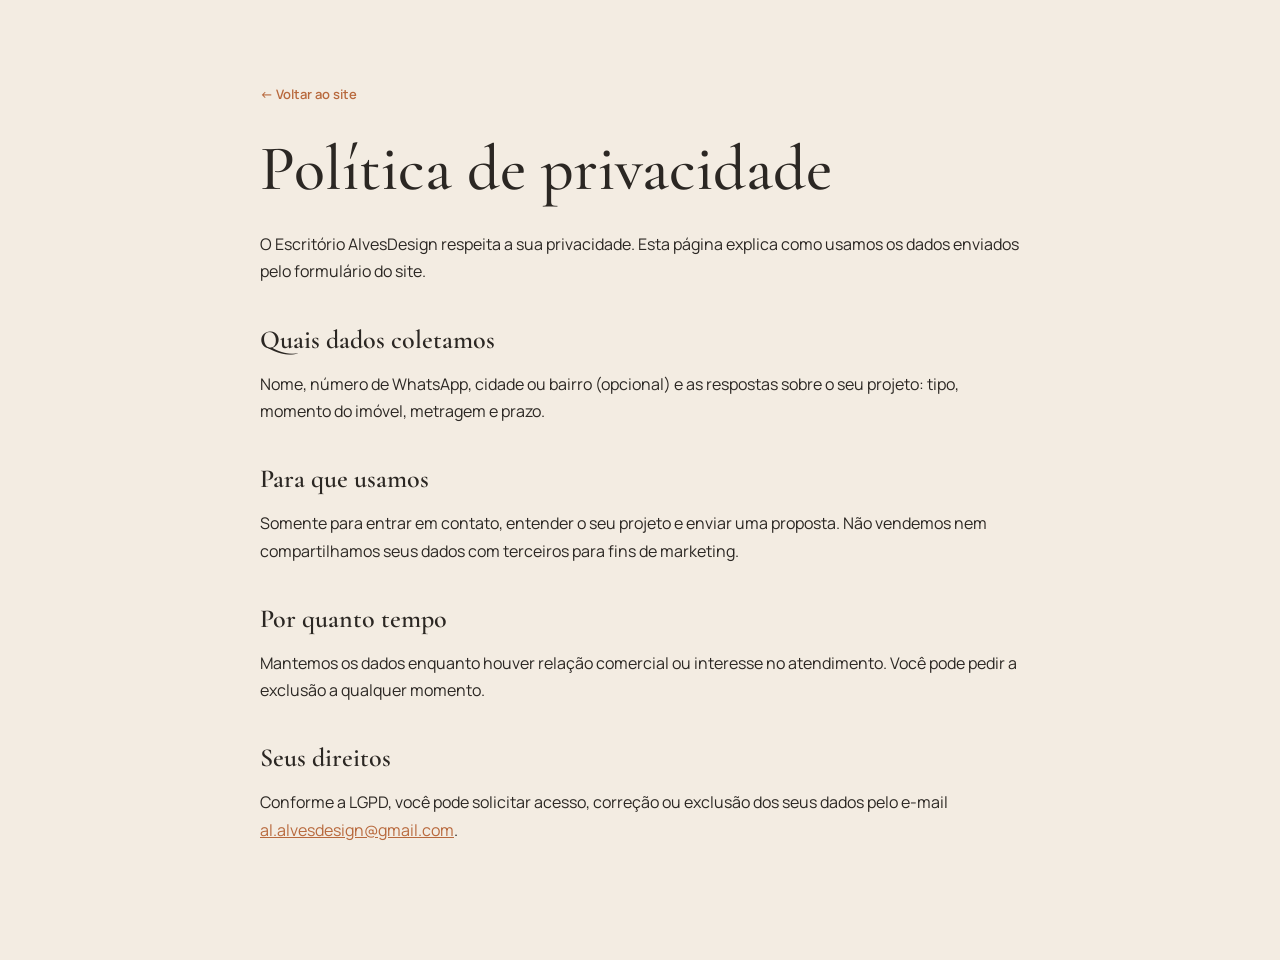
==== privacidade.html @ 984376ba "Landing page Escritório AlvesDesign (proposta de layout) Co-Authored-By: Claude Opus 5.5 <noreply@an" ====
<!doctype html>
<html lang="pt-BR">
<head>
  <meta charset="utf-8">
  <meta name="viewport" content="width=device-width, initial-scale=1">
  <title>Privacidade · Escritório AlvesDesign</title>
  <meta name="robots" content="noindex, nofollow">
  <link rel="preconnect" href="https://fonts.googleapis.com">
  <link rel="preconnect" href="https://fonts.gstatic.com" crossorigin>
  <link href="https://fonts.googleapis.com/css2?family=Cormorant+Garamond:wght@500;600&family=Manrope:wght@400;600&display=swap" rel="stylesheet">
  <style>
    body { margin: 0; background: #f3ece2; color: #2b2723; font: 400 16px/1.7 "Manrope", system-ui, sans-serif; }
    main { width: min(760px, 100% - 40px); margin: 0 auto; padding: 80px 0 100px; }
    a { color: #b8693d; }
    .back { font-size: 13px; font-weight: 600; text-decoration: none; }
    h1 { font: 500 clamp(40px, 6vw, 64px)/1 "Cormorant Garamond", serif; margin: 30px 0 30px; }
    h2 { font: 600 26px/1.2 "Cormorant Garamond", serif; margin: 38px 0 8px; }
  </style>
</head>
<body>
  <main>
    <a class="back" href="index.html">← Voltar ao site</a>
    <h1>Política de privacidade</h1>
    <p>O Escritório AlvesDesign respeita a sua privacidade. Esta página explica como usamos os dados enviados pelo formulário do site.</p>
    <h2>Quais dados coletamos</h2>
    <p>Nome, número de WhatsApp, cidade ou bairro (opcional) e as respostas sobre o seu projeto: tipo, momento do imóvel, metragem e prazo.</p>
    <h2>Para que usamos</h2>
    <p>Somente para entrar em contato, entender o seu projeto e enviar uma proposta. Não vendemos nem compartilhamos seus dados com terceiros para fins de marketing.</p>
    <h2>Por quanto tempo</h2>
    <p>Mantemos os dados enquanto houver relação comercial ou interesse no atendimento. Você pode pedir a exclusão a qualquer momento.</p>
    <h2>Seus direitos</h2>
    <p>Conforme a LGPD, você pode solicitar acesso, correção ou exclusão dos seus dados pelo e-mail <a href="mailto:al.alvesdesign@gmail.com">al.alvesdesign@gmail.com</a>.</p>
  </main>
</body>
</html>
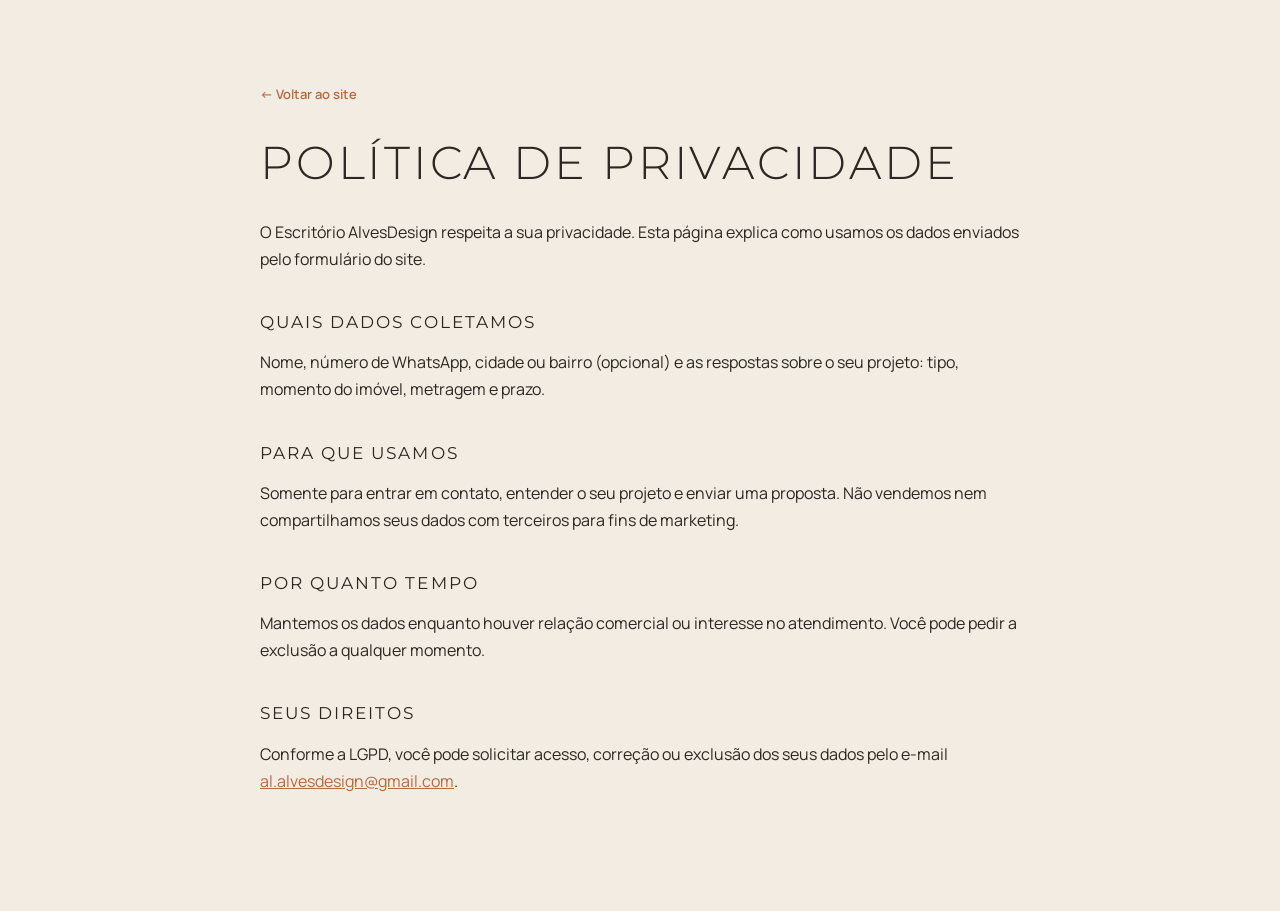
==== commit fc2bcb2d: "Ajustes pedidos pela cliente: identidade visual, fotos e biografia - Tipografia: títulos em Montserr" ====
--- a/privacidade.html
+++ b/privacidade.html
@@ -7,14 +7,14 @@
   <meta name="robots" content="noindex, nofollow">
   <link rel="preconnect" href="https://fonts.googleapis.com">
   <link rel="preconnect" href="https://fonts.gstatic.com" crossorigin>
-  <link href="https://fonts.googleapis.com/css2?family=Cormorant+Garamond:wght@500;600&family=Manrope:wght@400;600&display=swap" rel="stylesheet">
+  <link href="https://fonts.googleapis.com/css2?family=Montserrat:wght@300;400&family=Manrope:wght@400;600&display=swap" rel="stylesheet">
   <style>
     body { margin: 0; background: #f3ece2; color: #2b2723; font: 400 16px/1.7 "Manrope", system-ui, sans-serif; }
     main { width: min(760px, 100% - 40px); margin: 0 auto; padding: 80px 0 100px; }
     a { color: #b8693d; }
     .back { font-size: 13px; font-weight: 600; text-decoration: none; }
-    h1 { font: 500 clamp(40px, 6vw, 64px)/1 "Cormorant Garamond", serif; margin: 30px 0 30px; }
-    h2 { font: 600 26px/1.2 "Cormorant Garamond", serif; margin: 38px 0 8px; }
+    h1 { font: 300 clamp(28px, 4.4vw, 46px)/1.12 "Montserrat", Helvetica, Arial, sans-serif; letter-spacing: .06em; text-transform: uppercase; margin: 30px 0 30px; }
+    h2 { font: 400 17px/1.3 "Montserrat", Helvetica, Arial, sans-serif; letter-spacing: .12em; text-transform: uppercase; margin: 38px 0 8px; }
   </style>
 </head>
 <body>
